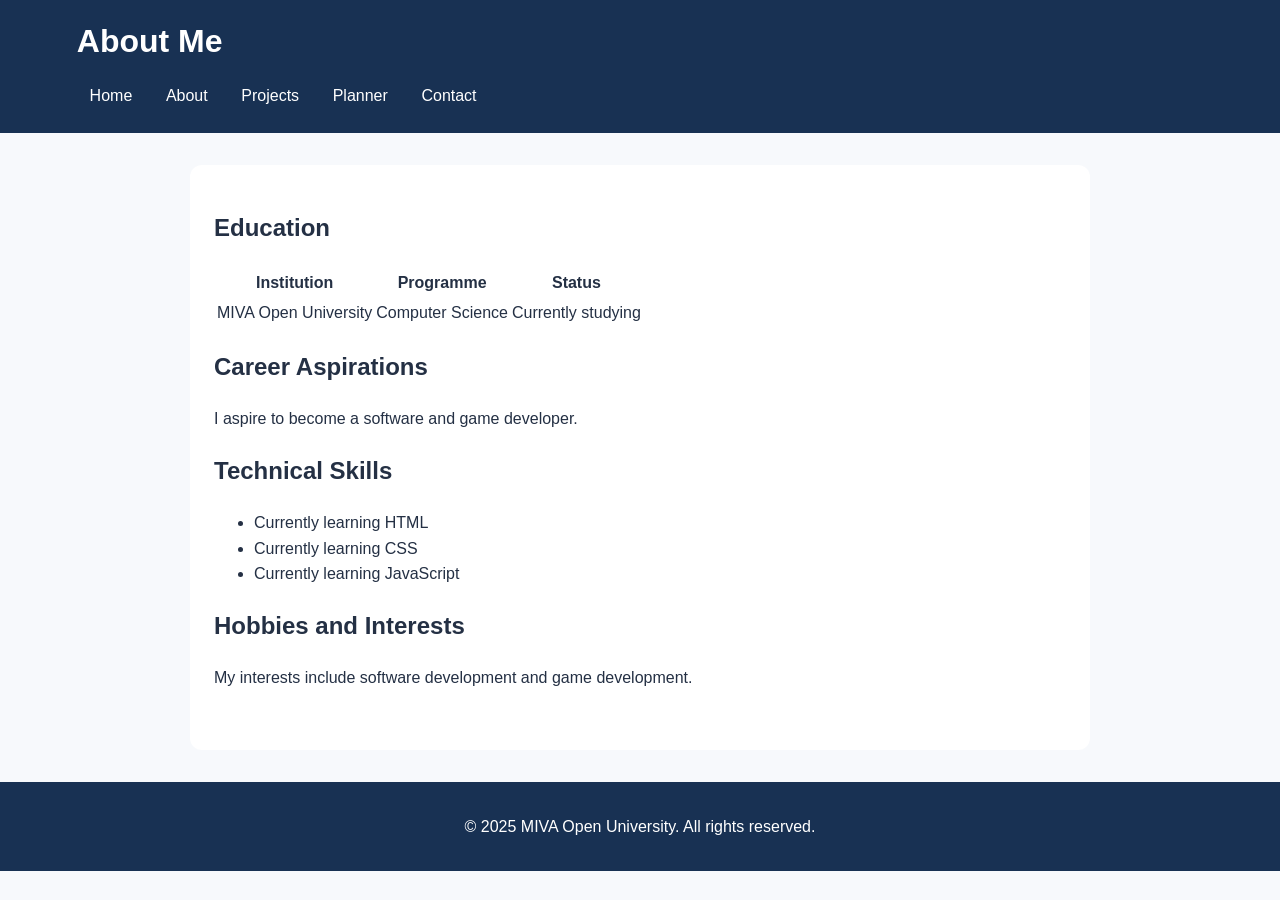
==== about.html @ ce792c0e "Add files via upload" ====
<!DOCTYPE html>
<html lang="en">
<head>
  <meta charset="UTF-8">
  <meta name="viewport" content="width=device-width, initial-scale=1.0">
  <title>About Me | Aso Emmanuella</title>
  <link rel="stylesheet" href="style.css">
</head>
<body>
  <header>
    <h1>About Me</h1>
    <nav aria-label="Main navigation">
      <a href="index.html">Home</a>
      <a href="about.html">About</a>
      <a href="projects.html">Projects</a>
      <a href="planner.html">Planner</a>
      <a href="contact.html">Contact</a>
    </nav>
  </header>

  <main>
    <section>
      <h2>Education</h2>
      <table>
        <thead>
          <tr>
            <th>Institution</th>
            <th>Programme</th>
            <th>Status</th>
          </tr>
        </thead>
        <tbody>
          <tr>
            <td>MIVA Open University</td>
            <td>Computer Science</td>
            <td>Currently studying</td>
          </tr>
        </tbody>
      </table>
    </section>

    <section>
      <h2>Career Aspirations</h2>
      <p>I aspire to become a software and game developer.</p>
    </section>

    <section>
      <h2>Technical Skills</h2>
      <ul>
        <li>Currently learning HTML</li>
        <li>Currently learning CSS</li>
        <li>Currently learning JavaScript</li>
      </ul>
    </section>

    <section>
      <h2>Hobbies and Interests</h2>
      <p>My interests include software development and game development.</p>
    </section>
  </main>

  <footer>
    <p>&copy; 2025 MIVA Open University. All rights reserved.</p>
  </footer>
</body>
</html>
---- style.css ----
/* Shared styles for every page */
:root {
  --navy: #183153;
  --blue: #2864a8;
  --pale-blue: #eaf2fb;
  --white: #ffffff;
  --text: #243044;
}

* {
  box-sizing: border-box;
}

body {
  margin: 0;
  color: var(--text);
  background: #f7f9fc;
  font-family: Arial, sans-serif;
  line-height: 1.6;
}

header {
  padding: 1rem 6%;
  color: var(--white);
  background: var(--navy);
}

header h1 {
  margin: 0 0 0.5rem;
}

nav {
  display: flex;
  flex-wrap: wrap;
  gap: 0.5rem;
}

nav a {
  padding: 0.5rem 0.8rem;
  border-radius: 6px;
  color: var(--white);
  text-decoration: none;
  transition: background-color 0.2s ease;
}

nav a:hover,
nav a:focus {
  background: var(--blue);
}

main {
  width: min(900px, 88%);
  min-height: 65vh;
  margin: 2rem auto;
  padding: 1.5rem;
  border-radius: 12px;
  background: var(--white);
}

footer {
  padding: 1rem;
  color: var(--white);
  background: var(--navy);
  text-align: center;
}

/* Project cards */
.projects-grid {
  display: grid;
  grid-template-columns: repeat(auto-fit, minmax(230px, 1fr));
  gap: 1.25rem;
  margin-top: 1.5rem;
}

.project-card {
  display: flex;
  flex-direction: column;
  overflow: hidden;
  border: 1px solid #dbe4f0;
  border-radius: 12px;
  background: var(--white);
  transition: transform 0.2s ease, box-shadow 0.2s ease;
}

.project-card:hover {
  transform: translateY(-4px);
  box-shadow: 0 8px 20px rgb(24 49 83 / 12%);
}

.project-image {
  display: block;
  width: 100%;
  height: 190px;
  object-fit: contain;
  background: var(--pale-blue);
}

.project-content {
  display: flex;
  flex: 1;
  flex-direction: column;
  align-items: flex-start;
  padding: 1rem;
}

.project-content h3 {
  margin: 0 0 0.5rem;
  color: var(--navy);
  line-height: 1.3;
}

.project-content p {
  margin: 0 0 1rem;
}

.project-link {
  display: inline-block;
  margin-top: auto;
  padding: 0.6rem 0.9rem;
  border-radius: 6px;
  color: var(--white);
  background: var(--blue);
  font-weight: bold;
  text-decoration: none;
  transition: background-color 0.2s ease;
}

.project-link:hover,
.project-link:focus {
  background: var(--navy);
}

.project-details {
  margin-top: 0.25rem;
}

.project-details summary {
  color: var(--blue);
  cursor: pointer;
  font-weight: bold;
}

.project-details summary:hover,
.project-details summary:focus {
  text-decoration: underline;
}

.project-details p {
  margin-top: 0.5rem;
}

/* Planner and contact form */
label {
  font-weight: bold;
}

input,
textarea {
  width: 100%;
  padding: 0.7rem;
  border: 1px solid #bdc9d8;
  border-radius: 6px;
  color: var(--text);
  font: inherit;
}

input:focus,
textarea:focus {
  outline: 3px solid #b8d4f3;
  border-color: var(--blue);
}

textarea {
  resize: vertical;
}

button {
  padding: 0.65rem 1rem;
  border: 0;
  border-radius: 6px;
  color: var(--white);
  background: var(--blue);
  font: inherit;
  font-weight: bold;
  cursor: pointer;
  transition: background-color 0.2s ease;
}

button:hover,
button:focus {
  background: var(--navy);
}

.form-field {
  display: flex;
  flex-direction: column;
  gap: 0.35rem;
  margin-bottom: 1rem;
}

#contact-form {
  max-width: 680px;
}

#task-form {
  display: grid;
  grid-template-columns: 1fr auto;
  align-items: end;
  gap: 0.75rem;
  margin: 1.25rem 0;
}

#task-form label {
  grid-column: 1 / -1;
  margin-bottom: -0.5rem;
}

#task-form button {
  height: fit-content;
}

#planner-message,
#form-message {
  min-height: 1.5em;
  color: var(--navy);
  font-weight: bold;
}

section[aria-label="Task summary"] {
  display: flex;
  flex-wrap: wrap;
  justify-content: space-between;
  gap: 0.5rem 1rem;
  margin: 1.25rem 0;
  padding: 0.75rem 1rem;
  border-radius: 8px;
  background: var(--pale-blue);
}

section[aria-label="Task summary"] p {
  margin: 0;
}

#task-list {
  padding: 0;
  list-style: none;
}

#task-list li {
  display: flex;
  align-items: center;
  justify-content: space-between;
  gap: 1rem;
  margin-bottom: 0.75rem;
  padding: 0.75rem;
  border: 1px solid #dbe4f0;
  border-radius: 8px;
  background: #ffffff;
}

#task-list label {
  display: flex;
  align-items: center;
  gap: 0.5rem;
}

#task-list input[type="checkbox"] {
  width: auto;
}

.completed-task {
  color: #667085;
  text-decoration: line-through;
}

@media (max-width: 600px) {
  header {
    padding: 1rem 5%;
  }

  nav {
    flex-direction: column;
  }

  main {
    width: 92%;
    margin: 1rem auto;
    padding: 1rem;
  }

  .projects-grid {
    grid-template-columns: 1fr;
  }

  .project-image {
    height: auto;
    max-height: 240px;
  }

  #task-form {
    grid-template-columns: 1fr;
  }

  #task-form button {
    justify-self: start;
  }

  #task-list li {
    align-items: flex-start;
    flex-direction: column;
  }
}
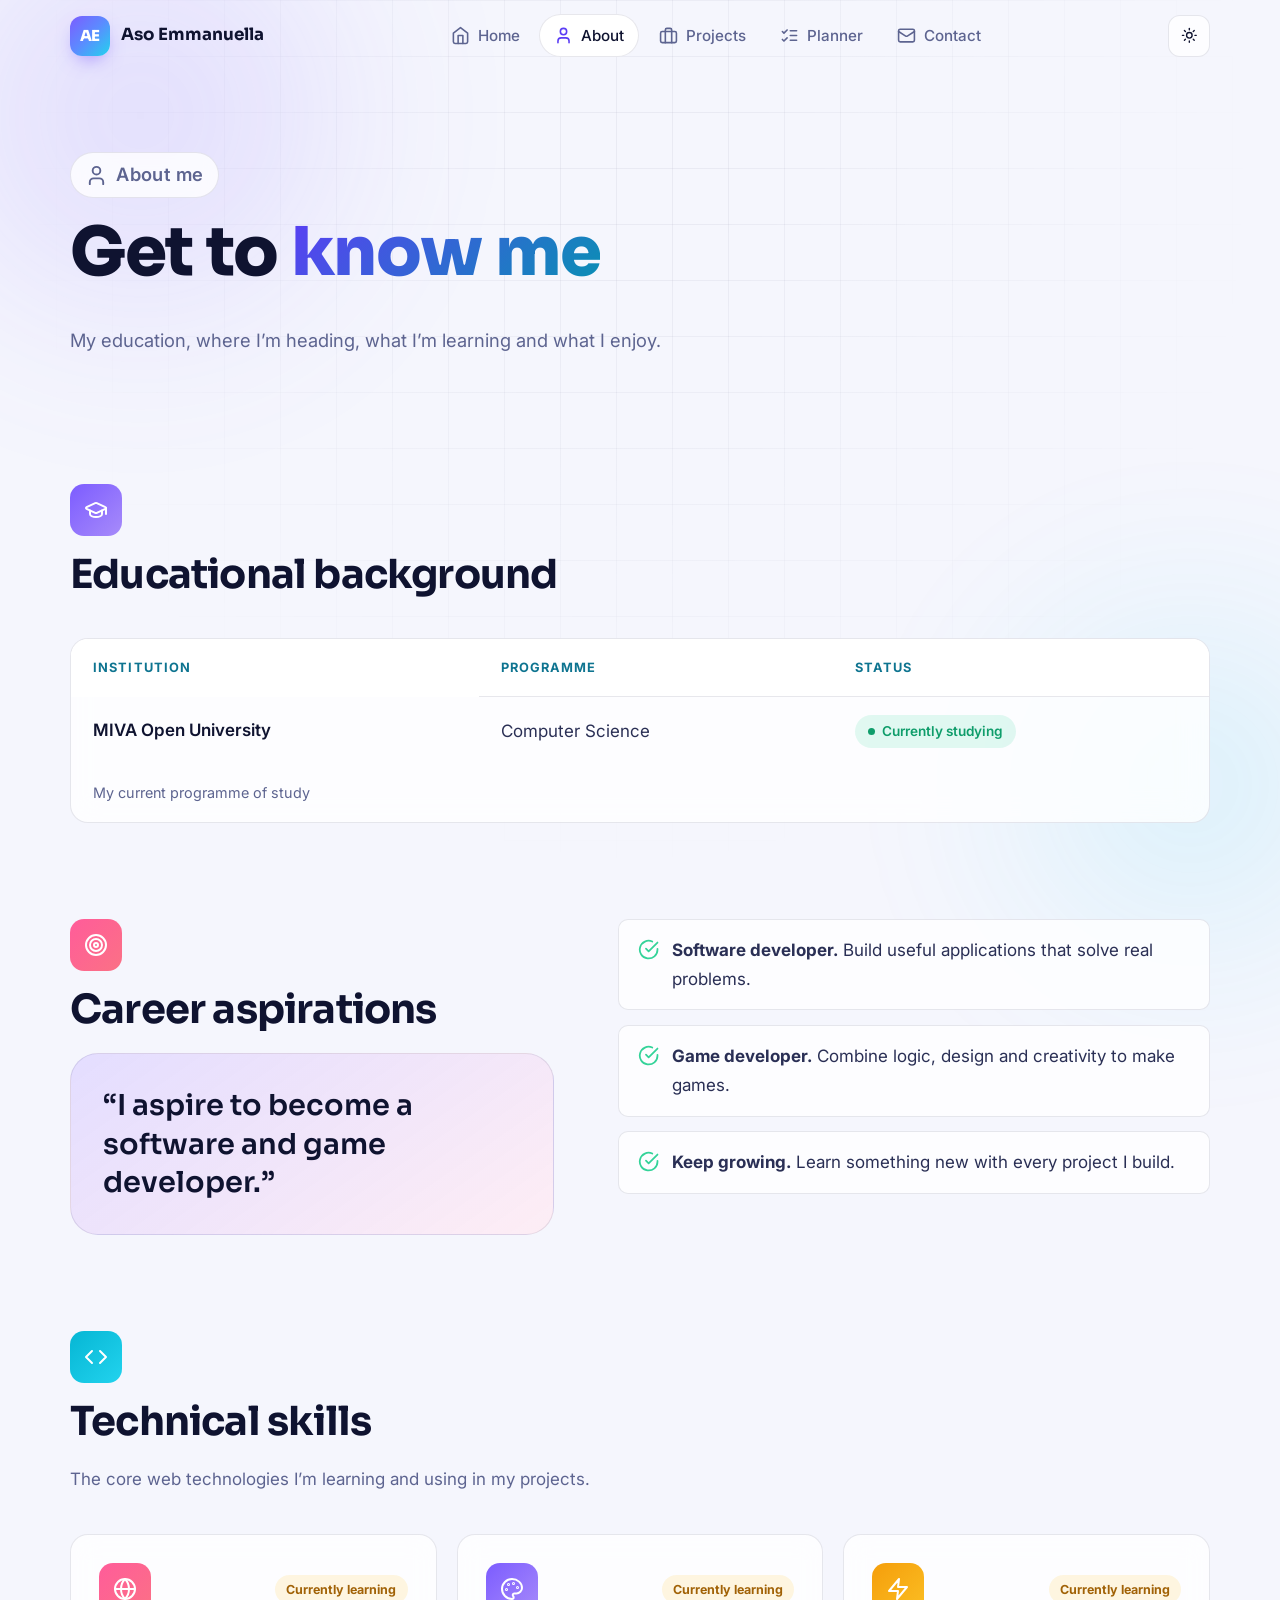
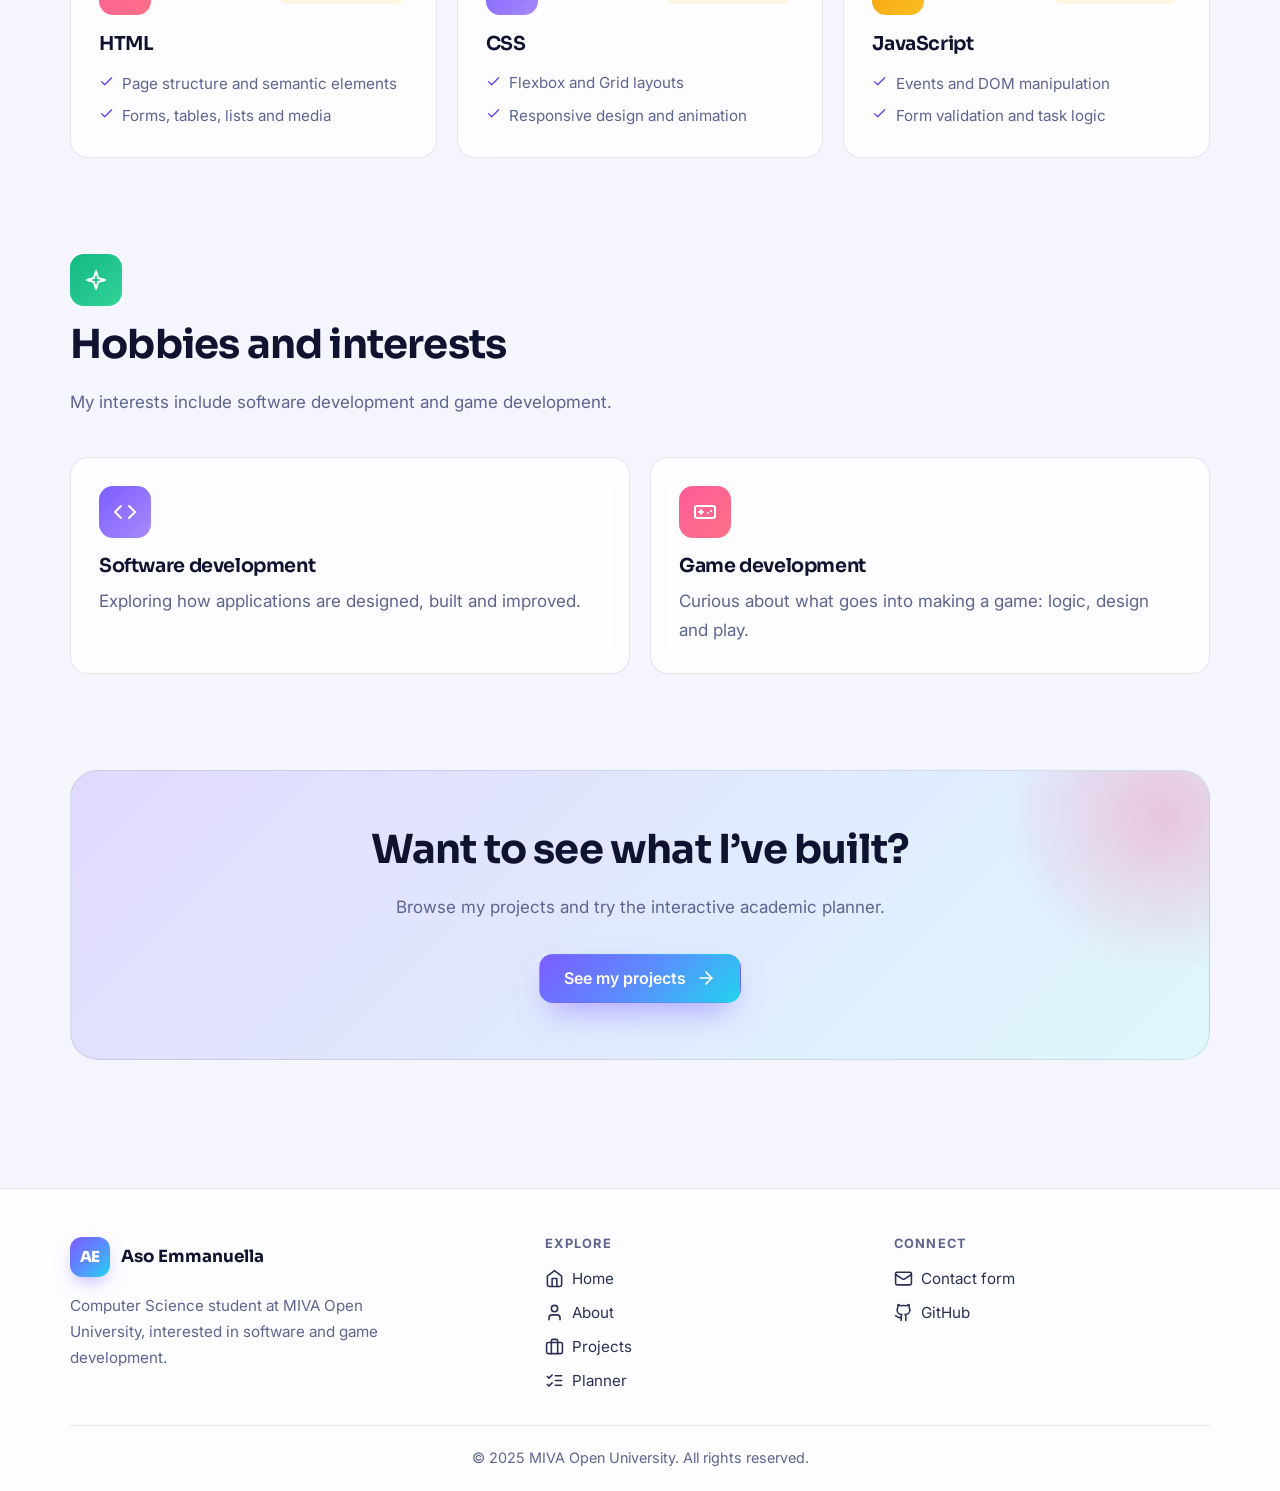
==== commit 53a5da18: "Add files via upload" ====
--- a/about.html
+++ b/about.html
@@ -1,66 +1,212 @@
-<!DOCTYPE html>
-<html lang="en">
-<head>
-  <meta charset="UTF-8">
-  <meta name="viewport" content="width=device-width, initial-scale=1.0">
-  <title>About Me | Aso Emmanuella</title>
-  <link rel="stylesheet" href="style.css">
-</head>
-<body>
-  <header>
-    <h1>About Me</h1>
-    <nav aria-label="Main navigation">
-      <a href="index.html">Home</a>
-      <a href="about.html">About</a>
-      <a href="projects.html">Projects</a>
-      <a href="planner.html">Planner</a>
-      <a href="contact.html">Contact</a>
-    </nav>
-  </header>
-
-  <main>
-    <section>
-      <h2>Education</h2>
-      <table>
-        <thead>
-          <tr>
-            <th>Institution</th>
-            <th>Programme</th>
-            <th>Status</th>
-          </tr>
-        </thead>
-        <tbody>
-          <tr>
-            <td>MIVA Open University</td>
-            <td>Computer Science</td>
-            <td>Currently studying</td>
-          </tr>
-        </tbody>
-      </table>
-    </section>
-
-    <section>
-      <h2>Career Aspirations</h2>
-      <p>I aspire to become a software and game developer.</p>
-    </section>
-
-    <section>
-      <h2>Technical Skills</h2>
-      <ul>
-        <li>Currently learning HTML</li>
-        <li>Currently learning CSS</li>
-        <li>Currently learning JavaScript</li>
-      </ul>
-    </section>
-
-    <section>
-      <h2>Hobbies and Interests</h2>
-      <p>My interests include software development and game development.</p>
-    </section>
-  </main>
-
-  <footer>
-    <p>&copy; 2025 MIVA Open University. All rights reserved.</p>
-  </footer>
-</body>
-</html>+<!DOCTYPE html>
+<html lang="en">
+<head>
+  <meta charset="UTF-8">
+  <meta name="viewport" content="width=device-width, initial-scale=1.0">
+  <title>About Me | Aso Emmanuella</title>
+  <meta name="description" content="Education, career aspirations, technical skills and interests of Aso Emmanuella, a Computer Science student at MIVA Open University.">
+  <meta name="theme-color" content="#0a0c1b">
+  <link rel="icon" href="favicon.svg" type="image/svg+xml">
+  <link rel="preconnect" href="https://fonts.googleapis.com">
+  <link rel="preconnect" href="https://fonts.gstatic.com" crossorigin>
+  <link rel="stylesheet" href="https://fonts.googleapis.com/css2?family=Inter:wght@400;500;600;700&family=Sora:wght@600;700;800&display=swap">
+  <link rel="stylesheet" href="style.css">
+  <script>
+    /* Runs before first paint so the saved theme never flashes. */
+    document.documentElement.classList.add("js");
+    try {
+      var saved = localStorage.getItem("theme");
+      var theme = saved ? JSON.parse(saved) : (matchMedia("(prefers-color-scheme: light)").matches ? "light" : "dark");
+      document.documentElement.dataset.theme = theme;
+    } catch (e) { document.documentElement.dataset.theme = "dark"; }
+  </script>
+  <script src="script.js" defer></script>
+</head>
+<body>
+  <a class="skip-link" href="#main">Skip to main content</a>
+  <div class="scroll-progress" aria-hidden="true"></div>
+  <div class="bg-grid" aria-hidden="true"></div>
+
+  <header class="site-header">
+    <div class="container nav-inner">
+      <a class="brand" href="index.html" aria-label="Aso Emmanuella, home">
+        <span class="brand-mark" aria-hidden="true">AE</span>
+        <span>Aso Emmanuella</span>
+      </a>
+
+      <nav class="nav-links" id="site-nav" aria-label="Main navigation">
+        <a href="index.html"><i data-icon="home"></i>Home</a>
+        <a href="about.html" aria-current="page"><i data-icon="user"></i>About</a>
+        <a href="projects.html"><i data-icon="briefcase"></i>Projects</a>
+        <a href="planner.html"><i data-icon="tasks"></i>Planner</a>
+        <a href="contact.html"><i data-icon="mail"></i>Contact</a>
+      </nav>
+
+      <div class="nav-actions">
+        <button class="icon-btn theme-toggle" type="button" aria-label="Switch theme">
+          <i data-icon="sun" class="icon-sun"></i><i data-icon="moon" class="icon-moon"></i>
+        </button>
+        <button class="icon-btn menu-toggle" type="button" aria-expanded="false" aria-controls="site-nav" aria-label="Open menu">
+          <span class="bars" aria-hidden="true"><span></span><span></span><span></span></span>
+        </button>
+      </div>
+    </div>
+  </header>
+
+  <main id="main">
+    <section class="page-hero">
+      <div class="container">
+        <p class="eyebrow reveal"><i data-icon="user"></i>About me</p>
+        <h1 class="reveal" style="--i:1">Get to <span class="grad-text">know me</span></h1>
+        <p class="reveal" style="--i:2">My education, where I&rsquo;m heading, what I&rsquo;m learning and what I enjoy.</p>
+      </div>
+    </section>
+
+    <!-- Education (table) -->
+    <section class="section" aria-labelledby="edu-title">
+      <div class="container">
+        <div class="section-head reveal">
+          <span class="tile t-violet" style="margin-bottom:1rem"><i data-icon="cap"></i></span>
+          <h2 id="edu-title">Educational background</h2>
+        </div>
+        <div class="table-wrap reveal">
+          <table>
+            <caption>My current programme of study</caption>
+            <thead>
+              <tr><th scope="col">Institution</th><th scope="col">Programme</th><th scope="col">Status</th></tr>
+            </thead>
+            <tbody>
+              <tr>
+                <th scope="row">MIVA Open University</th>
+                <td>Computer Science</td>
+                <td><span class="badge"><span class="dot"></span>Currently studying</span></td>
+              </tr>
+            </tbody>
+          </table>
+        </div>
+      </div>
+    </section>
+
+    <!-- Career aspirations -->
+    <section class="section" style="padding-top:0" aria-labelledby="career-title">
+      <div class="container split">
+        <div class="reveal reveal-left">
+          <span class="tile t-pink" style="margin-bottom:1rem"><i data-icon="target"></i></span>
+          <h2 id="career-title">Career aspirations</h2>
+          <div class="quote-card"><p>&ldquo;I aspire to become a software and game developer.&rdquo;</p></div>
+        </div>
+        <ul class="check-list reveal reveal-right" aria-label="Career goals">
+          <li><i data-icon="check-circle"></i><span><strong>Software developer.</strong> Build useful applications that solve real problems.</span></li>
+          <li><i data-icon="check-circle"></i><span><strong>Game developer.</strong> Combine logic, design and creativity to make games.</span></li>
+          <li><i data-icon="check-circle"></i><span><strong>Keep growing.</strong> Learn something new with every project I build.</span></li>
+        </ul>
+      </div>
+    </section>
+
+    <!-- Technical skills -->
+    <section class="section" style="padding-top:0" aria-labelledby="skills-title">
+      <div class="container">
+        <div class="section-head reveal">
+          <span class="tile t-cyan" style="margin-bottom:1rem"><i data-icon="code"></i></span>
+          <h2 id="skills-title">Technical skills</h2>
+          <p>The core web technologies I&rsquo;m learning and using in my projects.</p>
+        </div>
+        <ul class="grid-3">
+          <li class="card skill-card reveal" style="--i:0">
+            <div class="skill-top"><span class="tile t-pink"><i data-icon="globe"></i></span><span class="pill">Currently learning</span></div>
+            <h3>HTML</h3>
+            <ul>
+              <li><i data-icon="check"></i>Page structure and semantic elements</li>
+              <li><i data-icon="check"></i>Forms, tables, lists and media</li>
+            </ul>
+          </li>
+          <li class="card skill-card reveal" style="--i:1">
+            <div class="skill-top"><span class="tile t-violet"><i data-icon="palette"></i></span><span class="pill">Currently learning</span></div>
+            <h3>CSS</h3>
+            <ul>
+              <li><i data-icon="check"></i>Flexbox and Grid layouts</li>
+              <li><i data-icon="check"></i>Responsive design and animation</li>
+            </ul>
+          </li>
+          <li class="card skill-card reveal" style="--i:2">
+            <div class="skill-top"><span class="tile t-amber"><i data-icon="zap"></i></span><span class="pill">Currently learning</span></div>
+            <h3>JavaScript</h3>
+            <ul>
+              <li><i data-icon="check"></i>Events and DOM manipulation</li>
+              <li><i data-icon="check"></i>Form validation and task logic</li>
+            </ul>
+          </li>
+        </ul>
+      </div>
+    </section>
+
+    <!-- Hobbies -->
+    <section class="section" style="padding-top:0" aria-labelledby="hobby-title">
+      <div class="container">
+        <div class="section-head reveal">
+          <span class="tile t-green" style="margin-bottom:1rem"><i data-icon="spark"></i></span>
+          <h2 id="hobby-title">Hobbies and interests</h2>
+          <p>My interests include software development and game development.</p>
+        </div>
+        <div class="grid-2">
+          <article class="card reveal" style="--i:0">
+            <span class="tile t-violet"><i data-icon="code"></i></span>
+            <h3>Software development</h3>
+            <p>Exploring how applications are designed, built and improved.</p>
+          </article>
+          <article class="card reveal" style="--i:1">
+            <span class="tile t-pink"><i data-icon="gamepad"></i></span>
+            <h3>Game development</h3>
+            <p>Curious about what goes into making a game: logic, design and play.</p>
+          </article>
+        </div>
+      </div>
+    </section>
+
+    <section class="section" style="padding-top:0">
+      <div class="container">
+        <div class="cta-band reveal reveal-scale">
+          <h2>Want to see what I&rsquo;ve built?</h2>
+          <p>Browse my projects and try the interactive academic planner.</p>
+          <div class="hero-cta">
+            <a class="btn btn-primary" href="projects.html">See my projects <i data-icon="arrow-right" class="icon-arrow"></i></a>
+          </div>
+        </div>
+      </div>
+    </section>
+  </main>
+
+  <footer class="site-footer">
+    <div class="container footer-inner">
+      <div>
+        <a class="brand" href="index.html" aria-label="Aso Emmanuella, home">
+          <span class="brand-mark" aria-hidden="true">AE</span>
+          <span>Aso Emmanuella</span>
+        </a>
+        <p style="margin-top:1rem;max-width:340px">Computer Science student at MIVA Open University, interested in software and game development.</p>
+      </div>
+      <nav aria-label="Footer navigation">
+        <h2>Explore</h2>
+        <div class="footer-links">
+          <a href="index.html"><i data-icon="home"></i>Home</a>
+          <a href="about.html"><i data-icon="user"></i>About</a>
+          <a href="projects.html"><i data-icon="briefcase"></i>Projects</a>
+          <a href="planner.html"><i data-icon="tasks"></i>Planner</a>
+        </div>
+      </nav>
+      <div>
+        <h2>Connect</h2>
+        <div class="footer-links">
+          <a href="contact.html"><i data-icon="mail"></i>Contact form</a>
+          <a href="https://github.com/asoemmanuella2-max" target="_blank" rel="noopener noreferrer"><i data-icon="github"></i>GitHub</a>
+        </div>
+      </div>
+    </div>
+    <div class="container copyright">
+      <p>&copy; 2025 MIVA Open University. All rights reserved.</p>
+    </div>
+  </footer>
+
+  <button class="icon-btn to-top" type="button" aria-label="Back to top"><i data-icon="arrow-up"></i></button>
+</body>
+</html>
--- a/style.css
+++ b/style.css
@@ -1,312 +1,776 @@
-/* Shared styles for every page */
-:root {
-  --navy: #183153;
-  --blue: #2864a8;
-  --pale-blue: #eaf2fb;
-  --white: #ffffff;
-  --text: #243044;
-}
-
-* {
-  box-sizing: border-box;
-}
-
-body {
-  margin: 0;
-  color: var(--text);
-  background: #f7f9fc;
-  font-family: Arial, sans-serif;
-  line-height: 1.6;
-}
-
-header {
-  padding: 1rem 6%;
-  color: var(--white);
-  background: var(--navy);
-}
-
-header h1 {
-  margin: 0 0 0.5rem;
-}
-
-nav {
-  display: flex;
-  flex-wrap: wrap;
-  gap: 0.5rem;
-}
-
-nav a {
-  padding: 0.5rem 0.8rem;
-  border-radius: 6px;
-  color: var(--white);
-  text-decoration: none;
-  transition: background-color 0.2s ease;
-}
-
-nav a:hover,
-nav a:focus {
-  background: var(--blue);
-}
-
-main {
-  width: min(900px, 88%);
-  min-height: 65vh;
-  margin: 2rem auto;
-  padding: 1.5rem;
-  border-radius: 12px;
-  background: var(--white);
-}
-
-footer {
-  padding: 1rem;
-  color: var(--white);
-  background: var(--navy);
-  text-align: center;
-}
-
-/* Project cards */
-.projects-grid {
-  display: grid;
-  grid-template-columns: repeat(auto-fit, minmax(230px, 1fr));
-  gap: 1.25rem;
-  margin-top: 1.5rem;
-}
-
-.project-card {
-  display: flex;
-  flex-direction: column;
-  overflow: hidden;
-  border: 1px solid #dbe4f0;
-  border-radius: 12px;
-  background: var(--white);
-  transition: transform 0.2s ease, box-shadow 0.2s ease;
-}
-
-.project-card:hover {
-  transform: translateY(-4px);
-  box-shadow: 0 8px 20px rgb(24 49 83 / 12%);
-}
-
-.project-image {
-  display: block;
-  width: 100%;
-  height: 190px;
-  object-fit: contain;
-  background: var(--pale-blue);
-}
-
-.project-content {
-  display: flex;
-  flex: 1;
-  flex-direction: column;
-  align-items: flex-start;
-  padding: 1rem;
-}
-
-.project-content h3 {
-  margin: 0 0 0.5rem;
-  color: var(--navy);
-  line-height: 1.3;
-}
-
-.project-content p {
-  margin: 0 0 1rem;
-}
-
-.project-link {
-  display: inline-block;
-  margin-top: auto;
-  padding: 0.6rem 0.9rem;
-  border-radius: 6px;
-  color: var(--white);
-  background: var(--blue);
-  font-weight: bold;
-  text-decoration: none;
-  transition: background-color 0.2s ease;
-}
-
-.project-link:hover,
-.project-link:focus {
-  background: var(--navy);
-}
-
-.project-details {
-  margin-top: 0.25rem;
-}
-
-.project-details summary {
-  color: var(--blue);
-  cursor: pointer;
-  font-weight: bold;
-}
-
-.project-details summary:hover,
-.project-details summary:focus {
-  text-decoration: underline;
-}
-
-.project-details p {
-  margin-top: 0.5rem;
-}
-
-/* Planner and contact form */
-label {
-  font-weight: bold;
-}
-
-input,
-textarea {
-  width: 100%;
-  padding: 0.7rem;
-  border: 1px solid #bdc9d8;
-  border-radius: 6px;
-  color: var(--text);
-  font: inherit;
-}
-
-input:focus,
-textarea:focus {
-  outline: 3px solid #b8d4f3;
-  border-color: var(--blue);
-}
-
-textarea {
-  resize: vertical;
-}
-
-button {
-  padding: 0.65rem 1rem;
-  border: 0;
-  border-radius: 6px;
-  color: var(--white);
-  background: var(--blue);
-  font: inherit;
-  font-weight: bold;
-  cursor: pointer;
-  transition: background-color 0.2s ease;
-}
-
-button:hover,
-button:focus {
-  background: var(--navy);
-}
-
-.form-field {
-  display: flex;
-  flex-direction: column;
-  gap: 0.35rem;
-  margin-bottom: 1rem;
-}
-
-#contact-form {
-  max-width: 680px;
-}
-
-#task-form {
-  display: grid;
-  grid-template-columns: 1fr auto;
-  align-items: end;
-  gap: 0.75rem;
-  margin: 1.25rem 0;
-}
-
-#task-form label {
-  grid-column: 1 / -1;
-  margin-bottom: -0.5rem;
-}
-
-#task-form button {
-  height: fit-content;
-}
-
-#planner-message,
-#form-message {
-  min-height: 1.5em;
-  color: var(--navy);
-  font-weight: bold;
-}
-
-section[aria-label="Task summary"] {
-  display: flex;
-  flex-wrap: wrap;
-  justify-content: space-between;
-  gap: 0.5rem 1rem;
-  margin: 1.25rem 0;
-  padding: 0.75rem 1rem;
-  border-radius: 8px;
-  background: var(--pale-blue);
-}
-
-section[aria-label="Task summary"] p {
-  margin: 0;
-}
-
-#task-list {
-  padding: 0;
-  list-style: none;
-}
-
-#task-list li {
-  display: flex;
-  align-items: center;
-  justify-content: space-between;
-  gap: 1rem;
-  margin-bottom: 0.75rem;
-  padding: 0.75rem;
-  border: 1px solid #dbe4f0;
-  border-radius: 8px;
-  background: #ffffff;
-}
-
-#task-list label {
-  display: flex;
-  align-items: center;
-  gap: 0.5rem;
-}
-
-#task-list input[type="checkbox"] {
-  width: auto;
-}
-
-.completed-task {
-  color: #667085;
-  text-decoration: line-through;
-}
-
-@media (max-width: 600px) {
-  header {
-    padding: 1rem 5%;
-  }
-
-  nav {
-    flex-direction: column;
-  }
-
-  main {
-    width: 92%;
-    margin: 1rem auto;
-    padding: 1rem;
-  }
-
-  .projects-grid {
-    grid-template-columns: 1fr;
-  }
-
-  .project-image {
-    height: auto;
-    max-height: 240px;
-  }
-
-  #task-form {
-    grid-template-columns: 1fr;
-  }
-
-  #task-form button {
-    justify-self: start;
-  }
-
-  #task-list li {
-    align-items: flex-start;
-    flex-direction: column;
-  }
-}+/* ==========================================================================
+   Aso Emmanuella — Student Portfolio
+   One shared external stylesheet for every page.
+   Sections: tokens · base · layout · navigation · buttons · hero · cards ·
+             about · projects · planner · contact · footer · animations ·
+             responsive · accessibility
+   ========================================================================== */
+
+/* ---------- 1. Design tokens (consistent colour scheme) ---------- */
+:root {
+  --font-display: "Sora", "Segoe UI", system-ui, sans-serif;
+  --font-body: "Inter", "Segoe UI", system-ui, -apple-system, sans-serif;
+
+  --violet: #7c5cff;
+  --cyan: #22d3ee;
+  --pink: #ff5c9a;
+  --green: #34d399;
+  --amber: #fbbf24;
+
+  --grad: linear-gradient(135deg, var(--violet) 0%, #5b8cff 50%, var(--cyan) 100%);
+  --grad-warm: linear-gradient(135deg, var(--pink), var(--violet));
+
+  --radius-sm: 10px;
+  --radius: 18px;
+  --radius-lg: 28px;
+  --ease: cubic-bezier(0.22, 1, 0.36, 1);
+  --ease-spring: cubic-bezier(0.34, 1.56, 0.64, 1);
+
+  --container: 1140px;
+  --nav-h: 72px;
+
+  color-scheme: dark;
+  --bg: #0a0c1b;
+  --bg-2: #0f1226;
+  --surface: rgb(255 255 255 / 4.5%);
+  --surface-strong: rgb(255 255 255 / 8%);
+  --border: rgb(255 255 255 / 9%);
+  --text: #eceefb;
+  --muted: #9ba2c8;
+  --heading: #ffffff;
+  --primary: #8b6dff;
+  --primary-ink: #ffffff;
+  --accent-text: #67e8f9;
+  --shadow: 0 24px 60px -20px rgb(0 0 0 / 60%);
+  --glow: 0 0 0 1px rgb(139 109 255 / 40%), 0 18px 50px -12px rgb(124 92 255 / 55%);
+  --nav-bg: rgb(12 14 32 / 62%);
+  --danger: #ff6b8b;
+  --success: #34d399;
+}
+
+:root[data-theme="light"] {
+  color-scheme: light;
+  --bg: #f5f6fd;
+  --bg-2: #ecedfa;
+  --surface: rgb(255 255 255 / 80%);
+  --surface-strong: #ffffff;
+  --border: rgb(24 28 70 / 10%);
+  --text: #2a2f55;
+  --muted: #5d6490;
+  --heading: #0f1330;
+  --primary: #5b3df5;
+  --accent-text: #0e7490;
+  --shadow: 0 24px 50px -24px rgb(40 40 110 / 30%);
+  --glow: 0 0 0 1px rgb(91 61 245 / 30%), 0 18px 44px -14px rgb(91 61 245 / 40%);
+  --nav-bg: rgb(255 255 255 / 70%);
+  --danger: #d6204f;
+  --success: #0f9d6b;
+}
+
+/* ---------- 2. Base ---------- */
+*,
+*::before,
+*::after {
+  box-sizing: border-box;
+}
+
+html {
+  scroll-behavior: smooth;
+  scroll-padding-top: calc(var(--nav-h) + 20px);
+  -webkit-text-size-adjust: 100%;
+}
+
+body {
+  margin: 0;
+  min-height: 100vh;
+  display: flex;
+  flex-direction: column;
+  color: var(--text);
+  background: var(--bg);
+  font-family: var(--font-body);
+  font-size: 1.0625rem;
+  line-height: 1.7;
+  overflow-x: hidden;
+  transition: background-color 0.4s ease, color 0.4s ease;
+}
+
+/* Ambient background: soft moving glows + faint grid */
+body::before,
+body::after {
+  content: "";
+  position: fixed;
+  z-index: -2;
+  pointer-events: none;
+  border-radius: 50%;
+  filter: blur(90px);
+  opacity: 0.55;
+}
+body::before {
+  width: 46vmax;
+  height: 46vmax;
+  top: -14vmax;
+  left: -12vmax;
+  background: radial-gradient(circle, rgb(124 92 255 / 55%), transparent 65%);
+  animation: drift 22s ease-in-out infinite alternate;
+}
+body::after {
+  width: 42vmax;
+  height: 42vmax;
+  right: -14vmax;
+  bottom: -12vmax;
+  background: radial-gradient(circle, rgb(34 211 238 / 40%), transparent 65%);
+  animation: drift 26s ease-in-out infinite alternate-reverse;
+}
+:root[data-theme="light"] body::before,
+:root[data-theme="light"] body::after {
+  opacity: 0.4;
+}
+
+.bg-grid {
+  position: fixed;
+  inset: 0;
+  z-index: -1;
+  pointer-events: none;
+  background-image:
+    linear-gradient(var(--border) 1px, transparent 1px),
+    linear-gradient(90deg, var(--border) 1px, transparent 1px);
+  background-size: 56px 56px;
+  mask-image: radial-gradient(ellipse at 50% 20%, #000 10%, transparent 70%);
+  opacity: 0.5;
+}
+
+h1,
+h2,
+h3,
+h4 {
+  margin: 0 0 0.5em;
+  color: var(--heading);
+  font-family: var(--font-display);
+  line-height: 1.15;
+  letter-spacing: -0.02em;
+}
+h1 { font-size: clamp(2.4rem, 5.6vw, 4.2rem); font-weight: 800; }
+h2 { font-size: clamp(1.7rem, 3.4vw, 2.5rem); font-weight: 700; }
+h3 { font-size: 1.2rem; font-weight: 650; }
+
+p { margin: 0 0 1rem; }
+a { color: var(--primary); text-decoration-thickness: 2px; text-underline-offset: 3px; }
+img { max-width: 100%; display: block; }
+ul { margin: 0; padding: 0; list-style: none; }
+
+::selection { background: var(--violet); color: #fff; }
+
+/* Flat SVG icons (injected by script.js) */
+.icon {
+  width: 1.25em;
+  height: 1.25em;
+  flex: none;
+  fill: none;
+  stroke: currentcolor;
+  stroke-width: 2;
+  stroke-linecap: round;
+  stroke-linejoin: round;
+  vertical-align: -0.2em;
+}
+
+.grad-text {
+  background: var(--grad);
+  -webkit-background-clip: text;
+  background-clip: text;
+  color: transparent;
+}
+:root[data-theme="light"] .grad-text {
+  background-image: linear-gradient(135deg, #5b3df5, #0891b2);
+}
+
+/* ---------- 3. Layout helpers ---------- */
+.container {
+  width: min(var(--container), 100% - 2.5rem);
+  margin-inline: auto;
+}
+main { flex: 1; padding-top: var(--nav-h); }
+.section { padding-block: clamp(3.5rem, 8vw, 6rem); }
+.section-head { max-width: 640px; margin-bottom: 2.5rem; }
+.section-head p { color: var(--muted); }
+.eyebrow {
+  display: inline-flex;
+  align-items: center;
+  gap: 0.5rem;
+  margin-bottom: 1rem;
+  padding: 0.4rem 0.9rem;
+  border: 1px solid var(--border);
+  border-radius: 999px;
+  background: var(--surface);
+  color: var(--accent-text);
+  font-size: 0.85rem;
+  font-weight: 600;
+  letter-spacing: 0.02em;
+  backdrop-filter: blur(10px);
+}
+.eyebrow .dot {
+  width: 8px; height: 8px; border-radius: 50%;
+  background: var(--green);
+  box-shadow: 0 0 0 0 rgb(52 211 153 / 70%);
+  animation: pulse 2s infinite;
+}
+
+.page-hero { padding-block: clamp(3rem, 7vw, 5rem) 1rem; }
+.page-hero p { max-width: 620px; color: var(--muted); font-size: 1.15rem; }
+
+/* Skip link */
+.skip-link {
+  position: fixed; top: -60px; left: 1rem; z-index: 200;
+  padding: 0.6rem 1rem; border-radius: 10px;
+  background: var(--primary); color: #fff; font-weight: 600;
+  transition: top 0.25s var(--ease);
+}
+.skip-link:focus { top: 1rem; }
+
+/* Scroll progress */
+.scroll-progress {
+  position: fixed; top: 0; left: 0; z-index: 120;
+  width: 100%; height: 3px;
+  background: var(--grad);
+  transform: scaleX(0); transform-origin: left;
+}
+
+/* ---------- 4. Navigation ---------- */
+.site-header {
+  position: fixed; inset: 0 0 auto 0; z-index: 100;
+  height: var(--nav-h);
+  display: flex; align-items: center;
+  border-bottom: 1px solid transparent;
+  transition: background-color 0.3s ease, border-color 0.3s ease, backdrop-filter 0.3s ease, height 0.3s var(--ease);
+}
+.site-header.scrolled {
+  background: var(--nav-bg);
+  border-color: var(--border);
+  backdrop-filter: blur(18px) saturate(160%);
+  -webkit-backdrop-filter: blur(18px) saturate(160%);
+}
+.nav-inner { display: flex; align-items: center; justify-content: space-between; gap: 1rem; }
+
+.brand {
+  display: inline-flex; align-items: center; gap: 0.7rem;
+  color: var(--heading); font-family: var(--font-display);
+  font-weight: 700; font-size: 1.05rem; text-decoration: none;
+}
+.brand-mark {
+  display: grid; place-items: center;
+  width: 40px; height: 40px; border-radius: 12px;
+  background: var(--grad); color: #fff;
+  font-size: 0.95rem; font-weight: 800; letter-spacing: -0.04em;
+  box-shadow: 0 8px 20px -8px rgb(124 92 255 / 80%);
+  transition: transform 0.4s var(--ease-spring);
+}
+.brand:hover .brand-mark { transform: rotate(-8deg) scale(1.08); }
+
+.nav-links { display: flex; align-items: center; gap: 0.25rem; }
+.nav-links a {
+  position: relative;
+  display: inline-flex; align-items: center; gap: 0.5rem;
+  padding: 0.55rem 0.95rem; border-radius: 999px;
+  color: var(--muted); font-size: 0.95rem; font-weight: 500; text-decoration: none;
+  transition: color 0.25s ease, background-color 0.25s ease, transform 0.25s var(--ease);
+}
+.nav-links a:hover { color: var(--heading); background: var(--surface-strong); }
+.nav-links a:active { transform: scale(0.96); }
+.nav-links a[aria-current="page"] {
+  color: var(--heading);
+  background: var(--surface-strong);
+  box-shadow: inset 0 0 0 1px var(--border);
+}
+.nav-links a[aria-current="page"] .icon { color: var(--primary); }
+
+.nav-actions { display: flex; align-items: center; gap: 0.5rem; }
+
+.icon-btn {
+  display: grid; place-items: center;
+  width: 42px; height: 42px; padding: 0;
+  border: 1px solid var(--border); border-radius: 12px;
+  background: var(--surface); color: var(--heading);
+  cursor: pointer;
+  transition: transform 0.3s var(--ease-spring), background-color 0.25s ease, border-color 0.25s ease;
+}
+.icon-btn:hover { background: var(--surface-strong); border-color: var(--primary); transform: translateY(-2px); }
+.icon-btn:active { transform: scale(0.92); }
+.theme-toggle .icon { grid-area: 1 / 1; transition: transform 0.5s var(--ease), opacity 0.3s ease; }
+.theme-toggle .icon-sun { opacity: 0; transform: rotate(-90deg) scale(0.4); }
+:root[data-theme="light"] .theme-toggle .icon-sun { opacity: 1; transform: none; }
+:root[data-theme="light"] .theme-toggle .icon-moon { opacity: 0; transform: rotate(90deg) scale(0.4); }
+
+.menu-toggle { display: none; }
+.menu-toggle .bars { position: relative; width: 18px; height: 12px; }
+.menu-toggle .bars span {
+  position: absolute; left: 0; width: 100%; height: 2px; border-radius: 2px;
+  background: currentcolor; transition: transform 0.35s var(--ease), opacity 0.2s ease, top 0.35s var(--ease);
+}
+.menu-toggle .bars span:nth-child(1) { top: 0; }
+.menu-toggle .bars span:nth-child(2) { top: 5px; }
+.menu-toggle .bars span:nth-child(3) { top: 10px; }
+.menu-toggle[aria-expanded="true"] .bars span:nth-child(1) { top: 5px; transform: rotate(45deg); }
+.menu-toggle[aria-expanded="true"] .bars span:nth-child(2) { opacity: 0; }
+.menu-toggle[aria-expanded="true"] .bars span:nth-child(3) { top: 5px; transform: rotate(-45deg); }
+
+/* ---------- 5. Buttons ---------- */
+.btn {
+  position: relative; overflow: hidden; isolation: isolate;
+  display: inline-flex; align-items: center; justify-content: center; gap: 0.6rem;
+  padding: 0.85rem 1.5rem; border: 1px solid transparent; border-radius: 14px;
+  font: inherit; font-weight: 600; font-size: 1rem; line-height: 1.2;
+  text-decoration: none; cursor: pointer;
+  transition: transform 0.3s var(--ease-spring), box-shadow 0.3s ease, background-color 0.25s ease, border-color 0.25s ease;
+}
+.btn .icon { transition: transform 0.3s var(--ease); }
+.btn:hover .icon-arrow { transform: translateX(4px); }
+.btn:active { transform: scale(0.97); }
+
+.btn-primary { color: #fff; background: var(--grad); box-shadow: 0 14px 34px -12px rgb(124 92 255 / 70%); }
+.btn-primary::before {
+  content: ""; position: absolute; inset: 0; z-index: -1;
+  background: linear-gradient(135deg, var(--cyan), var(--violet));
+  opacity: 0; transition: opacity 0.35s ease;
+}
+.btn-primary:hover { transform: translateY(-3px); box-shadow: 0 20px 40px -12px rgb(124 92 255 / 80%); }
+.btn-primary:hover::before { opacity: 1; }
+
+.btn-ghost { color: var(--heading); background: var(--surface); border-color: var(--border); backdrop-filter: blur(10px); }
+.btn-ghost:hover { transform: translateY(-3px); border-color: var(--primary); background: var(--surface-strong); }
+
+.btn-sm { padding: 0.6rem 1rem; border-radius: 12px; font-size: 0.92rem; }
+.btn-danger-ghost { color: var(--danger); background: transparent; border-color: transparent; }
+.btn-danger-ghost:hover { background: rgb(255 107 139 / 12%); }
+.btn[disabled] { opacity: 0.5; cursor: not-allowed; transform: none; }
+
+/* ---------- 6. Home hero ---------- */
+.hero { padding-block: clamp(2.5rem, 6vw, 5rem) clamp(3rem, 7vw, 5rem); }
+.hero-grid {
+  display: grid; grid-template-columns: 1.15fr 0.85fr;
+  align-items: center; gap: clamp(2rem, 6vw, 5rem);
+}
+.hero h1 { margin-bottom: 1.2rem; }
+.hero .lead { max-width: 560px; color: var(--muted); font-size: 1.2rem; }
+.role-line { display: flex; align-items: center; flex-wrap: wrap; gap: 0.4rem; margin-bottom: 1.2rem; font-size: 1.25rem; font-weight: 500; }
+.role-line .typed { color: var(--accent-text); font-weight: 700; }
+.caret { display: inline-block; width: 3px; height: 1.2em; margin-left: 3px; vertical-align: -0.2em; background: var(--accent-text); animation: blink 1s steps(1) infinite; }
+.hero-cta { display: flex; flex-wrap: wrap; gap: 0.9rem; margin-block: 2rem; }
+
+.stats { display: flex; flex-wrap: wrap; gap: 2rem 2.5rem; padding-top: 1.5rem; border-top: 1px solid var(--border); }
+.stat strong { display: block; font-family: var(--font-display); font-size: 2rem; font-weight: 800; color: var(--heading); line-height: 1; }
+.stat span { color: var(--muted); font-size: 0.9rem; }
+
+/* Portrait */
+.portrait-wrap { position: relative; justify-self: center; width: min(100%, 420px); }
+.portrait-ring {
+  position: absolute; inset: -14px; border-radius: 46% 54% 52% 48% / 52% 46% 54% 48%;
+  background: conic-gradient(from 0deg, var(--violet), var(--cyan), var(--pink), var(--violet));
+  filter: blur(2px); opacity: 0.9;
+  animation: spin 14s linear infinite, morph 10s ease-in-out infinite;
+}
+.portrait {
+  position: relative; aspect-ratio: 4 / 5; overflow: hidden;
+  border: 6px solid var(--bg); border-radius: 46% 54% 52% 48% / 52% 46% 54% 48%;
+  background: var(--bg-2);
+  animation: morph 10s ease-in-out infinite;
+  box-shadow: var(--shadow);
+}
+.portrait img { width: 100%; height: 100%; object-fit: cover; object-position: 50% 28%; transition: transform 0.8s var(--ease); }
+.portrait-wrap:hover .portrait img { transform: scale(1.06); }
+
+.float-chip {
+  position: absolute; display: flex; align-items: center; gap: 0.6rem;
+  padding: 0.65rem 1rem; border: 1px solid var(--border); border-radius: 16px;
+  background: var(--nav-bg); backdrop-filter: blur(14px);
+  color: var(--heading); font-size: 0.9rem; font-weight: 600; box-shadow: var(--shadow);
+  animation: float 6s ease-in-out infinite;
+}
+.float-chip .tile { width: 34px; height: 34px; }
+.float-chip.c1 { top: 8%; left: -8%; }
+.float-chip.c2 { bottom: 10%; right: -6%; animation-delay: -3s; }
+
+/* Flat icon tiles */
+.tile {
+  display: grid; place-items: center; flex: none;
+  width: 52px; height: 52px; border-radius: 14px;
+  color: #fff; background: var(--grad);
+}
+.tile.t-violet { background: linear-gradient(135deg, #7c5cff, #a78bfa); }
+.tile.t-cyan { background: linear-gradient(135deg, #06b6d4, #22d3ee); }
+.tile.t-pink { background: linear-gradient(135deg, #ff5c9a, #fb7185); }
+.tile.t-amber { background: linear-gradient(135deg, #f59e0b, #fbbf24); }
+.tile.t-green { background: linear-gradient(135deg, #10b981, #34d399); }
+.tile .icon { width: 24px; height: 24px; }
+
+/* ---------- 7. Cards ---------- */
+.card {
+  position: relative; overflow: hidden; padding: 1.75rem;
+  border: 1px solid var(--border); border-radius: var(--radius);
+  background: var(--surface); backdrop-filter: blur(14px);
+  transition: transform 0.45s var(--ease), border-color 0.3s ease, box-shadow 0.4s ease, background-color 0.3s ease;
+}
+/* Cursor spotlight (set by script.js through --mx / --my) */
+.card::before {
+  content: ""; position: absolute; inset: 0; pointer-events: none; opacity: 0;
+  background: radial-gradient(420px circle at var(--mx, 50%) var(--my, 50%), rgb(124 92 255 / 18%), transparent 45%);
+  transition: opacity 0.35s ease;
+}
+.card:hover { transform: translateY(-6px); border-color: rgb(139 109 255 / 45%); box-shadow: var(--shadow); }
+.card:hover::before { opacity: 1; }
+.card > * { position: relative; }
+.card h3 { margin-top: 1.1rem; }
+.card p:last-child { margin-bottom: 0; color: var(--muted); }
+
+.grid-3 { display: grid; grid-template-columns: repeat(auto-fit, minmax(260px, 1fr)); gap: 1.25rem; }
+.grid-2 { display: grid; grid-template-columns: repeat(auto-fit, minmax(300px, 1fr)); gap: 1.25rem; }
+
+/* Audio player */
+.audio-card { display: grid; grid-template-columns: auto 1fr; align-items: center; gap: 1.5rem; padding: 1.75rem; }
+.audio-card:hover { transform: none; }
+.play-btn {
+  display: grid; place-items: center; width: 72px; height: 72px; padding: 0;
+  border: 0; border-radius: 50%; color: #fff; background: var(--grad); cursor: pointer;
+  box-shadow: 0 14px 34px -10px rgb(124 92 255 / 75%);
+  transition: transform 0.3s var(--ease-spring), box-shadow 0.3s ease;
+}
+.play-btn:hover { transform: scale(1.08); }
+.play-btn:active { transform: scale(0.94); }
+.play-btn .icon { grid-area: 1 / 1; width: 28px; height: 28px; fill: currentcolor; stroke: none; transition: transform 0.3s var(--ease), opacity 0.2s ease; }
+.play-btn .icon-pause { opacity: 0; transform: scale(0.4); }
+.is-playing .play-btn .icon-play { opacity: 0; transform: scale(0.4); }
+.is-playing .play-btn .icon-pause { opacity: 1; transform: none; }
+.is-playing .play-btn { animation: ring 1.8s infinite; }
+
+.audio-body h3 { margin: 0 0 0.25rem; }
+.audio-body p { margin: 0 0 0.9rem; color: var(--muted); font-size: 0.95rem; }
+.wave { display: flex; align-items: center; gap: 3px; height: 38px; margin-bottom: 0.6rem; }
+.wave span { flex: 1; max-width: 6px; height: calc(var(--h, 40) * 1%); border-radius: 4px; background: var(--border); transform-origin: center; transition: background-color 0.3s ease; }
+.wave span.on { background: var(--primary); }
+.is-playing .wave span { animation: bar 1s ease-in-out infinite; animation-delay: calc(var(--i) * -0.07s); }
+.seek-row { display: flex; align-items: center; gap: 0.8rem; font-size: 0.85rem; color: var(--muted); font-variant-numeric: tabular-nums; }
+.seek { flex: 1; height: 6px; padding: 0; border: 0; border-radius: 6px; appearance: none; background: linear-gradient(var(--primary), var(--primary)) 0 / var(--pct, 0%) 100% no-repeat, var(--border); cursor: pointer; }
+.seek::-webkit-slider-thumb { appearance: none; width: 16px; height: 16px; border-radius: 50%; border: 3px solid var(--bg); background: var(--primary); box-shadow: 0 0 0 1px var(--primary); transition: transform 0.2s var(--ease-spring); }
+.seek:hover::-webkit-slider-thumb { transform: scale(1.25); }
+.seek::-moz-range-thumb { width: 12px; height: 12px; border-radius: 50%; border: 3px solid var(--bg); background: var(--primary); }
+.native-audio { display: none; }
+
+/* Project teaser band & CTA */
+.cta-band {
+  position: relative; overflow: hidden; padding: clamp(2.2rem, 5vw, 3.5rem);
+  border: 1px solid var(--border); border-radius: var(--radius-lg); text-align: center;
+  background: linear-gradient(135deg, rgb(124 92 255 / 22%), rgb(34 211 238 / 14%)), var(--surface);
+}
+.cta-band::after {
+  content: ""; position: absolute; inset: -40% -10% auto auto; width: 320px; height: 320px; border-radius: 50%;
+  background: radial-gradient(circle, rgb(255 92 154 / 30%), transparent 70%); animation: drift 12s ease-in-out infinite alternate;
+}
+.cta-band > * { position: relative; z-index: 1; }
+.cta-band p { max-width: 520px; margin-inline: auto; color: var(--muted); }
+.cta-band .hero-cta { justify-content: center; margin-bottom: 0; }
+
+/* Marquee */
+.marquee { overflow: hidden; border-block: 1px solid var(--border); background: var(--surface); mask-image: linear-gradient(90deg, transparent, #000 12%, #000 88%, transparent); }
+.marquee-track { display: flex; width: max-content; gap: 3rem; padding-block: 1rem; animation: marquee 28s linear infinite; }
+.marquee:hover .marquee-track { animation-play-state: paused; }
+.marquee-track span { display: inline-flex; align-items: center; gap: 0.7rem; color: var(--muted); font-family: var(--font-display); font-weight: 600; white-space: nowrap; }
+.marquee-track .icon { color: var(--primary); }
+
+/* ---------- 8. About ---------- */
+.table-wrap { overflow-x: auto; border: 1px solid var(--border); border-radius: var(--radius); background: var(--surface); backdrop-filter: blur(14px); }
+table { width: 100%; border-collapse: collapse; min-width: 520px; }
+caption { padding: 1rem 1.4rem 0; color: var(--muted); font-size: 0.9rem; text-align: left; caption-side: bottom; padding-bottom: 1rem; }
+th, td { padding: 1.1rem 1.4rem; text-align: left; }
+thead th { color: var(--accent-text); font-size: 0.8rem; font-weight: 700; letter-spacing: 0.08em; text-transform: uppercase; background: var(--surface-strong); }
+tbody tr { transition: background-color 0.25s ease; }
+tbody tr:hover { background: var(--surface-strong); }
+tbody td { border-top: 1px solid var(--border); }
+tbody th { color: var(--heading); font-weight: 600; }
+.badge {
+  display: inline-flex; align-items: center; gap: 0.45rem; padding: 0.3rem 0.8rem; border-radius: 999px;
+  background: rgb(52 211 153 / 14%); color: var(--success); font-size: 0.85rem; font-weight: 600;
+}
+.badge .dot { width: 7px; height: 7px; border-radius: 50%; background: currentcolor; animation: pulse 2s infinite; }
+
+.split { display: grid; grid-template-columns: 0.9fr 1.1fr; gap: clamp(1.5rem, 5vw, 4rem); align-items: start; }
+.quote-card { padding: 2rem; border-radius: var(--radius-lg); border: 1px solid var(--border); background: linear-gradient(145deg, rgb(124 92 255 / 20%), rgb(255 92 154 / 10%)), var(--surface); }
+.quote-card p { margin: 0; color: var(--heading); font-family: var(--font-display); font-size: clamp(1.3rem, 2.6vw, 1.8rem); font-weight: 600; line-height: 1.35; }
+
+.check-list { display: grid; gap: 0.9rem; }
+.check-list li { display: flex; align-items: flex-start; gap: 0.8rem; padding: 1rem 1.2rem; border: 1px solid var(--border); border-radius: var(--radius-sm); background: var(--surface); transition: transform 0.3s var(--ease), border-color 0.3s ease; }
+.check-list li:hover { transform: translateX(6px); border-color: var(--primary); }
+.check-list .icon { margin-top: 0.2rem; color: var(--green); }
+
+.skill-card .skill-top { display: flex; align-items: center; justify-content: space-between; gap: 1rem; }
+.pill { display: inline-block; padding: 0.25rem 0.7rem; border-radius: 999px; background: rgb(251 191 36 / 14%); color: var(--amber); font-size: 0.78rem; font-weight: 700; }
+:root[data-theme="light"] .pill { color: #a16207; }
+.skill-card ul { margin-top: 1rem; display: grid; gap: 0.4rem; color: var(--muted); font-size: 0.95rem; }
+.skill-card li { display: flex; gap: 0.5rem; align-items: baseline; }
+.skill-card li .icon { width: 1em; height: 1em; color: var(--primary); }
+.meter { display: flex; gap: 5px; margin-top: 1.1rem; }
+.meter i { flex: 1; height: 6px; border-radius: 6px; background: var(--border); overflow: hidden; position: relative; }
+.meter i.fill::after { content: ""; position: absolute; inset: 0; background: var(--grad); transform: scaleX(0); transform-origin: left; transition: transform 0.9s var(--ease) calc(var(--d, 0) * 0.15s + 0.3s); }
+.in-view .meter i.fill::after { transform: scaleX(1); }
+
+/* ---------- 9. Projects ---------- */
+.filters { display: flex; flex-wrap: wrap; gap: 0.6rem; margin-bottom: 2rem; }
+.chip {
+  padding: 0.55rem 1.1rem; border: 1px solid var(--border); border-radius: 999px;
+  background: var(--surface); color: var(--muted); font: inherit; font-size: 0.92rem; font-weight: 600; cursor: pointer;
+  transition: all 0.3s var(--ease);
+}
+.chip:hover { color: var(--heading); border-color: var(--primary); transform: translateY(-2px); }
+.chip[aria-pressed="true"] { color: #fff; border-color: transparent; background: var(--grad); box-shadow: 0 10px 24px -10px rgb(124 92 255 / 80%); }
+
+.projects-grid { display: grid; grid-template-columns: repeat(auto-fill, minmax(320px, 1fr)); gap: 1.5rem; }
+.project-card { display: flex; flex-direction: column; padding: 0; transition: transform 0.45s var(--ease), border-color 0.3s ease, box-shadow 0.4s ease, opacity 0.4s ease; }
+.project-card.is-hidden { display: none; }
+.project-card.fade-in { animation: pop 0.5s var(--ease-spring) both; }
+.browser { margin: 0.9rem 0.9rem 0; overflow: hidden; border: 1px solid var(--border); border-radius: 14px; background: var(--bg-2); }
+.browser-bar { display: flex; gap: 6px; padding: 0.55rem 0.8rem; border-bottom: 1px solid var(--border); background: var(--surface-strong); }
+.browser-bar span { width: 9px; height: 9px; border-radius: 50%; background: #ff5f57; }
+.browser-bar span:nth-child(2) { background: #febc2e; }
+.browser-bar span:nth-child(3) { background: #28c840; }
+.browser-shot { aspect-ratio: 16 / 9; overflow: hidden; }
+.browser-shot img { width: 100%; height: 100%; object-fit: cover; object-position: top; transition: transform 0.9s var(--ease); }
+.project-card:hover .browser-shot img { transform: scale(1.07); }
+.project-body { display: flex; flex: 1; flex-direction: column; padding: 1.4rem 1.5rem 1.6rem; }
+.project-body h3 { margin: 0.5rem 0 0.5rem; font-size: 1.3rem; }
+.project-body p { color: var(--muted); }
+.tags { display: flex; flex-wrap: wrap; gap: 0.4rem; }
+.tag { padding: 0.2rem 0.65rem; border-radius: 8px; background: rgb(124 92 255 / 14%); color: var(--accent-text); font-size: 0.78rem; font-weight: 600; }
+.project-actions { display: flex; flex-wrap: wrap; gap: 0.6rem; margin-top: auto; padding-top: 0.6rem; }
+
+dialog {
+  width: min(720px, 92vw); max-height: 90vh; padding: 0; overflow: auto;
+  border: 1px solid var(--border); border-radius: var(--radius-lg);
+  background: var(--bg-2); color: var(--text); box-shadow: 0 40px 100px -20px rgb(0 0 0 / 70%);
+}
+dialog[open] { animation: dialogIn 0.45s var(--ease-spring); }
+dialog::backdrop { background: rgb(5 6 18 / 70%); backdrop-filter: blur(6px); animation: fade 0.3s ease; }
+.dialog-body { padding: 1.5rem 1.75rem 1.75rem; }
+.dialog-shot { margin: 1rem 1rem 0; overflow: hidden; border: 1px solid var(--border); border-radius: 14px; }
+.dialog-shot img { width: 100%; }
+.dialog-close { position: absolute; top: 0.8rem; right: 0.8rem; z-index: 2; background: var(--bg-2); }
+.dialog-note { display: flex; gap: 0.6rem; align-items: flex-start; padding: 0.9rem 1rem; border-radius: 12px; background: rgb(251 191 36 / 10%); color: var(--muted); font-size: 0.92rem; }
+.dialog-note .icon { color: var(--amber); margin-top: 0.15rem; }
+
+/* ---------- 10. Planner ---------- */
+.planner-layout { display: grid; grid-template-columns: 380px 1fr; gap: 1.5rem; align-items: start; }
+.planner-side { position: sticky; top: calc(var(--nav-h) + 20px); display: grid; gap: 1.25rem; }
+.planner-side .card:hover, .planner-main:hover { transform: none; }
+
+.field { display: grid; gap: 0.45rem; margin-bottom: 0.35rem; }
+label, .label { color: var(--heading); font-size: 0.92rem; font-weight: 600; }
+input, textarea, select {
+  width: 100%; padding: 0.85rem 1rem; border: 1px solid var(--border); border-radius: 12px;
+  background: var(--surface-strong); color: var(--heading); font: inherit;
+  transition: border-color 0.25s ease, box-shadow 0.25s ease, background-color 0.25s ease;
+}
+input::placeholder, textarea::placeholder { color: var(--muted); opacity: 0.7; }
+input:hover, textarea:hover, select:hover { border-color: rgb(139 109 255 / 50%); }
+input:focus-visible, textarea:focus-visible, select:focus-visible { outline: none; border-color: var(--primary); box-shadow: 0 0 0 4px rgb(124 92 255 / 22%); }
+select { appearance: none; padding-right: 2.6rem; background-image: url("data:image/svg+xml,%3Csvg xmlns='http://www.w3.org/2000/svg' width='16' height='16' viewBox='0 0 24 24' fill='none' stroke='%239ba2c8' stroke-width='2.5' stroke-linecap='round' stroke-linejoin='round'%3E%3Cpath d='m6 9 6 6 6-6'/%3E%3C/svg%3E"); background-repeat: no-repeat; background-position: right 0.9rem center; cursor: pointer; }
+select option { background: var(--bg-2); color: var(--text); }
+textarea { min-height: 150px; resize: vertical; }
+.field.invalid input, .field.invalid textarea { border-color: var(--danger); box-shadow: 0 0 0 4px rgb(255 107 139 / 16%); }
+.field.valid input, .field.valid textarea { border-color: var(--success); }
+.field-error { display: flex; visibility: hidden; min-height: 1.5em; margin: 0; align-items: center; gap: 0.4rem; color: var(--danger); font-size: 0.88rem; font-weight: 500; }
+.field.invalid .field-error { visibility: visible; animation: shake 0.4s ease; }
+.field-hint { display: flex; justify-content: space-between; color: var(--muted); font-size: 0.82rem; }
+.input-icon { position: relative; }
+.input-icon > .icon { position: absolute; top: 50%; left: 1rem; transform: translateY(-50%); color: var(--muted); pointer-events: none; transition: color 0.25s ease; }
+.input-icon input { padding-left: 2.8rem; }
+.input-icon:focus-within > .icon { color: var(--primary); }
+
+.ring-wrap { display: flex; align-items: center; gap: 1.5rem; }
+.ring { position: relative; width: 120px; height: 120px; flex: none; }
+.ring svg { width: 100%; height: 100%; transform: rotate(-90deg); }
+.ring circle { fill: none; stroke-width: 10; stroke-linecap: round; }
+.ring .track { stroke: var(--border); }
+.ring .bar { stroke: url(#ringGrad); stroke-dasharray: 314.16; stroke-dashoffset: 314.16; transition: stroke-dashoffset 0.9s var(--ease); }
+.ring-label { position: absolute; inset: 0; display: grid; place-items: center; color: var(--heading); font-family: var(--font-display); font-size: 1.5rem; font-weight: 800; }
+.counts { display: grid; gap: 0.6rem; flex: 1; }
+.count-row { display: flex; align-items: center; justify-content: space-between; gap: 0.5rem; color: var(--muted); font-size: 0.95rem; }
+.count-row strong { color: var(--heading); font-family: var(--font-display); font-size: 1.15rem; }
+.count-row i { display: inline-block; width: 9px; height: 9px; margin-right: 0.5rem; border-radius: 3px; }
+.bump { animation: bump 0.4s var(--ease-spring); }
+
+.planner-main { padding: 1.5rem; }
+.planner-toolbar { display: flex; flex-wrap: wrap; align-items: center; justify-content: space-between; gap: 0.8rem; margin-bottom: 1.25rem; }
+.segmented { display: inline-flex; padding: 4px; border: 1px solid var(--border); border-radius: 12px; background: var(--surface); }
+.segmented button { padding: 0.45rem 0.95rem; border: 0; border-radius: 9px; background: transparent; color: var(--muted); font: inherit; font-size: 0.9rem; font-weight: 600; cursor: pointer; transition: all 0.25s ease; }
+.segmented button[aria-pressed="true"] { color: #fff; background: var(--grad); box-shadow: 0 6px 16px -6px rgb(124 92 255 / 80%); }
+.segmented button:hover:not([aria-pressed="true"]) { color: var(--heading); }
+
+.task-list { display: grid; gap: 0.75rem; }
+.task {
+  display: grid; grid-template-columns: auto 1fr auto; align-items: center; gap: 1rem;
+  padding: 0.95rem 1.1rem; border: 1px solid var(--border); border-radius: 14px; background: var(--surface-strong);
+  transition: transform 0.35s var(--ease), border-color 0.3s ease, opacity 0.3s ease, background-color 0.3s ease;
+}
+.task.enter { animation: taskIn 0.5s var(--ease-spring) both; animation-delay: calc(var(--i, 0) * 70ms); }
+.task:hover { transform: translateX(4px); border-color: rgb(139 109 255 / 45%); }
+.task.removing { animation: taskOut 0.35s ease forwards; }
+.task-check { position: relative; width: 28px; height: 28px; cursor: pointer; }
+.task-check input { position: absolute; inset: 0; width: 100%; height: 100%; margin: 0; padding: 0; opacity: 0; cursor: pointer; }
+.task-check .box { display: grid; place-items: center; width: 100%; height: 100%; border: 2px solid var(--muted); border-radius: 9px; color: #fff; transition: all 0.3s var(--ease-spring); }
+.task-check .box .icon { width: 16px; height: 16px; stroke-width: 3.2; stroke-dasharray: 24; stroke-dashoffset: 24; transition: stroke-dashoffset 0.35s ease 0.1s; }
+.task-check input:checked + .box { border-color: transparent; background: var(--grad); transform: scale(1.05); }
+.task-check input:checked + .box .icon { stroke-dashoffset: 0; }
+.task-check input:focus-visible + .box { box-shadow: 0 0 0 4px rgb(124 92 255 / 30%); }
+.task-text { min-width: 0; }
+.task-title { display: block; overflow-wrap: anywhere; color: var(--heading); font-weight: 500; line-height: 1.4; background: linear-gradient(currentcolor, currentcolor) 0 55% / 0 2px no-repeat; transition: background-size 0.4s var(--ease), color 0.3s ease; }
+.task.done .task-title { color: var(--muted); background-size: 100% 2px; }
+.task-meta { display: flex; align-items: center; gap: 0.6rem; margin-top: 0.2rem; color: var(--muted); font-size: 0.8rem; }
+.prio { display: inline-flex; align-items: center; gap: 0.35rem; font-weight: 600; }
+.prio::before { content: ""; width: 8px; height: 8px; border-radius: 50%; background: currentcolor; }
+.prio-high { color: var(--pink); }
+.prio-medium { color: var(--amber); }
+.prio-low { color: var(--green); }
+.task-del { width: 38px; height: 38px; border-radius: 10px; color: var(--muted); }
+.task-del:hover { color: var(--danger); border-color: var(--danger); background: rgb(255 107 139 / 10%); }
+
+.empty { display: grid; justify-items: center; gap: 0.6rem; padding: 3rem 1rem; text-align: center; color: var(--muted); }
+.empty .tile { width: 72px; height: 72px; border-radius: 22px; animation: float 5s ease-in-out infinite; }
+.empty .tile .icon { width: 32px; height: 32px; }
+.empty h3 { margin: 0.4rem 0 0; }
+.empty p { margin: 0; max-width: 300px; }
+.form-status { min-height: 1.5em; margin: 0.8rem 0 0; color: var(--accent-text); font-size: 0.92rem; font-weight: 600; }
+
+/* ---------- 11. Contact ---------- */
+.contact-layout { display: grid; grid-template-columns: 0.8fr 1.2fr; gap: 1.5rem; align-items: start; }
+.contact-info { display: grid; gap: 1rem; }
+.info-card { display: flex; align-items: center; gap: 1rem; padding: 1.2rem 1.3rem; color: inherit; text-decoration: none; }
+.info-card h3 { margin: 0; font-size: 1rem; }
+.info-card p { margin: 0; font-size: 0.92rem; }
+.info-card .icon-arrow { margin-left: auto; color: var(--muted); transition: transform 0.3s var(--ease), color 0.3s ease; }
+a.info-card:hover .icon-arrow { color: var(--primary); transform: translate(3px, -3px); }
+.info-card > * { position: relative; }
+.form-card { padding: clamp(1.5rem, 4vw, 2.25rem); }
+.form-card:hover { transform: none; }
+.form-row { display: grid; grid-template-columns: 1fr 1fr; gap: 1rem; }
+
+.success {
+  display: none; place-items: center; gap: 0.5rem; padding: 2.5rem 1rem; text-align: center;
+}
+.success.show { display: grid; animation: pop 0.6s var(--ease-spring); }
+.success .check-big { width: 84px; height: 84px; border-radius: 50%; display: grid; place-items: center; color: #fff; background: linear-gradient(135deg, #10b981, #34d399); box-shadow: 0 14px 40px -10px rgb(16 185 129 / 70%); }
+.success .check-big .icon { width: 40px; height: 40px; stroke-width: 3.2; stroke-dasharray: 30; stroke-dashoffset: 30; animation: draw 0.6s ease 0.3s forwards; }
+.success p { color: var(--muted); max-width: 360px; }
+.form-card.sent form { display: none; }
+
+/* ---------- 12. Toasts ---------- */
+.toast-region { position: fixed; right: 1rem; bottom: 1rem; z-index: 300; display: grid; gap: 0.6rem; }
+.toast {
+  display: flex; align-items: center; gap: 0.7rem; max-width: 340px; padding: 0.85rem 1.1rem;
+  border: 1px solid var(--border); border-radius: 14px; background: var(--bg-2); color: var(--heading);
+  font-size: 0.95rem; font-weight: 500; box-shadow: var(--shadow); animation: toastIn 0.5s var(--ease-spring);
+}
+.toast .icon { color: var(--green); }
+.toast.error .icon { color: var(--danger); }
+.toast.out { animation: toastOut 0.35s ease forwards; }
+
+.to-top { position: fixed; right: 1rem; bottom: 1rem; z-index: 90; opacity: 0; pointer-events: none; transform: translateY(20px); transition: all 0.4s var(--ease); background: var(--bg-2); }
+.to-top.show { opacity: 1; pointer-events: auto; transform: none; }
+.to-top.show:hover { transform: translateY(-3px); }
+.toast-region:has(.toast) ~ .to-top { bottom: 5.5rem; }
+
+/* ---------- 13. Footer ---------- */
+.site-footer { margin-top: 2rem; border-top: 1px solid var(--border); background: var(--surface); backdrop-filter: blur(14px); }
+.footer-inner { display: grid; grid-template-columns: 1.4fr 1fr 1fr; gap: 2rem; padding-block: 3rem 2rem; }
+.footer-inner h2 { margin-bottom: 0.9rem; color: var(--muted); font-family: var(--font-body); font-size: 0.8rem; font-weight: 700; letter-spacing: 0.1em; text-transform: uppercase; }
+.footer-inner p { color: var(--muted); font-size: 0.95rem; }
+.footer-links { display: grid; gap: 0.5rem; }
+.footer-links a { display: inline-flex; align-items: center; gap: 0.5rem; width: fit-content; color: var(--text); font-size: 0.95rem; text-decoration: none; transition: color 0.25s ease, transform 0.25s var(--ease); }
+.footer-links a:hover { color: var(--primary); transform: translateX(4px); }
+.copyright { padding-block: 1.25rem; border-top: 1px solid var(--border); color: var(--muted); font-size: 0.9rem; text-align: center; }
+.copyright p { margin: 0; }
+
+/* ---------- 14. Scroll reveal ---------- */
+.js .reveal { opacity: 0; transform: translateY(32px); transition: opacity 0.8s var(--ease), transform 0.8s var(--ease); transition-delay: calc(var(--i, 0) * 90ms); }
+.js .reveal.in-view { opacity: 1; transform: none; }
+.js .reveal-left { transform: translateX(-40px); }
+.js .reveal-right { transform: translateX(40px); }
+.js .reveal-scale { transform: scale(0.92); }
+
+/* Smooth page-to-page transitions (Chrome/Edge/Safari) */
+@view-transition { navigation: auto; }
+::view-transition-old(root) { animation: 0.25s ease both fade-out; }
+::view-transition-new(root) { animation: 0.4s var(--ease) both fade-up; }
+
+/* ---------- 15. Keyframes ---------- */
+@keyframes drift { to { transform: translate(6vmax, 5vmax) scale(1.12); } }
+@keyframes spin { to { transform: rotate(360deg); } }
+@keyframes morph {
+  0%, 100% { border-radius: 46% 54% 52% 48% / 52% 46% 54% 48%; }
+  50% { border-radius: 54% 46% 44% 56% / 46% 56% 44% 54%; }
+}
+@keyframes float { 0%, 100% { transform: translateY(0); } 50% { transform: translateY(-14px); } }
+@keyframes blink { 50% { opacity: 0; } }
+@keyframes pulse { 70% { box-shadow: 0 0 0 9px rgb(52 211 153 / 0%); } 100% { box-shadow: 0 0 0 0 rgb(52 211 153 / 0%); } }
+@keyframes ring { 0% { box-shadow: 0 0 0 0 rgb(124 92 255 / 55%); } 100% { box-shadow: 0 0 0 22px rgb(124 92 255 / 0%); } }
+@keyframes bar { 0%, 100% { transform: scaleY(0.4); } 50% { transform: scaleY(1); } }
+@keyframes marquee { to { transform: translateX(-50%); } }
+@keyframes pop { from { opacity: 0; transform: scale(0.9) translateY(12px); } to { opacity: 1; transform: none; } }
+@keyframes taskIn { from { opacity: 0; transform: translateY(-14px) scale(0.96); } to { opacity: 1; transform: none; } }
+@keyframes taskOut { to { opacity: 0; transform: translateX(40px) scale(0.95); } }
+@keyframes toastIn { from { opacity: 0; transform: translateY(20px) scale(0.9); } to { opacity: 1; transform: none; } }
+@keyframes toastOut { to { opacity: 0; transform: translateX(30px); } }
+@keyframes shake { 20%, 60% { transform: translateX(-4px); } 40%, 80% { transform: translateX(4px); } }
+@keyframes bump { 40% { transform: scale(1.35); } }
+@keyframes draw { to { stroke-dashoffset: 0; } }
+@keyframes dialogIn { from { opacity: 0; transform: translateY(30px) scale(0.94); } to { opacity: 1; transform: none; } }
+@keyframes fade { from { opacity: 0; } }
+@keyframes fade-out { to { opacity: 0; transform: translateY(-8px); } }
+@keyframes fade-up { from { opacity: 0; transform: translateY(14px); } }
+
+/* ---------- 16. Responsive ---------- */
+@media (max-width: 960px) {
+  .hero-grid { grid-template-columns: 1fr; }
+  .portrait-wrap { order: -1; width: min(78%, 340px); }
+  .split, .planner-layout, .contact-layout { grid-template-columns: 1fr; }
+  .planner-side { position: static; }
+  .footer-inner { grid-template-columns: 1fr 1fr; }
+  .footer-inner > :first-child { grid-column: 1 / -1; }
+}
+
+@media (max-width: 860px) {
+  .menu-toggle { display: grid; }
+  .nav-links {
+    position: fixed; inset: calc(var(--nav-h) + 8px) 1rem auto 1rem;
+    flex-direction: column; align-items: stretch; gap: 0.25rem; padding: 0.75rem;
+    border: 1px solid var(--border); border-radius: 20px;
+    background: var(--bg-2); box-shadow: var(--shadow);
+    opacity: 0; visibility: hidden; transform: translateY(-14px) scale(0.97); transform-origin: top right;
+    transition: opacity 0.3s ease, transform 0.4s var(--ease), visibility 0.3s;
+  }
+  .nav-links.open { opacity: 1; visibility: visible; transform: none; }
+  .nav-links a { padding: 0.9rem 1rem; border-radius: 14px; font-size: 1.05rem; }
+  .nav-links.open a { animation: fade-up 0.45s var(--ease) both; animation-delay: calc(var(--i, 0) * 50ms); }
+  .site-header.menu-open { background: var(--nav-bg); backdrop-filter: blur(18px); }
+}
+
+@media (max-width: 640px) {
+  body { font-size: 1rem; }
+  .audio-card { grid-template-columns: 1fr; justify-items: start; }
+  .form-row { grid-template-columns: 1fr; }
+  .float-chip.c1 { left: -2%; }
+  .float-chip.c2 { right: -2%; }
+  .ring-wrap { flex-direction: column; align-items: flex-start; }
+  .task { grid-template-columns: auto 1fr auto; gap: 0.75rem; padding: 0.85rem; }
+  .footer-inner { grid-template-columns: 1fr; }
+  .projects-grid { grid-template-columns: 1fr; }
+  .stats { gap: 1.2rem 1.8rem; }
+  .brand span:last-child { display: none; }
+}
+
+/* ---------- 17. Accessibility ---------- */
+:focus-visible { outline: 3px solid var(--cyan); outline-offset: 3px; border-radius: 6px; }
+.sr-only { position: absolute; width: 1px; height: 1px; margin: -1px; padding: 0; overflow: hidden; clip: rect(0 0 0 0); white-space: nowrap; border: 0; }
+
+@media (prefers-reduced-motion: reduce) {
+  *, *::before, *::after { animation-duration: 0.01ms !important; animation-iteration-count: 1 !important; transition-duration: 0.01ms !important; scroll-behavior: auto !important; }
+  .js .reveal { opacity: 1; transform: none; }
+}
+
+/* The hidden attribute must always win over component display rules */
+[hidden] { display: none !important; }
